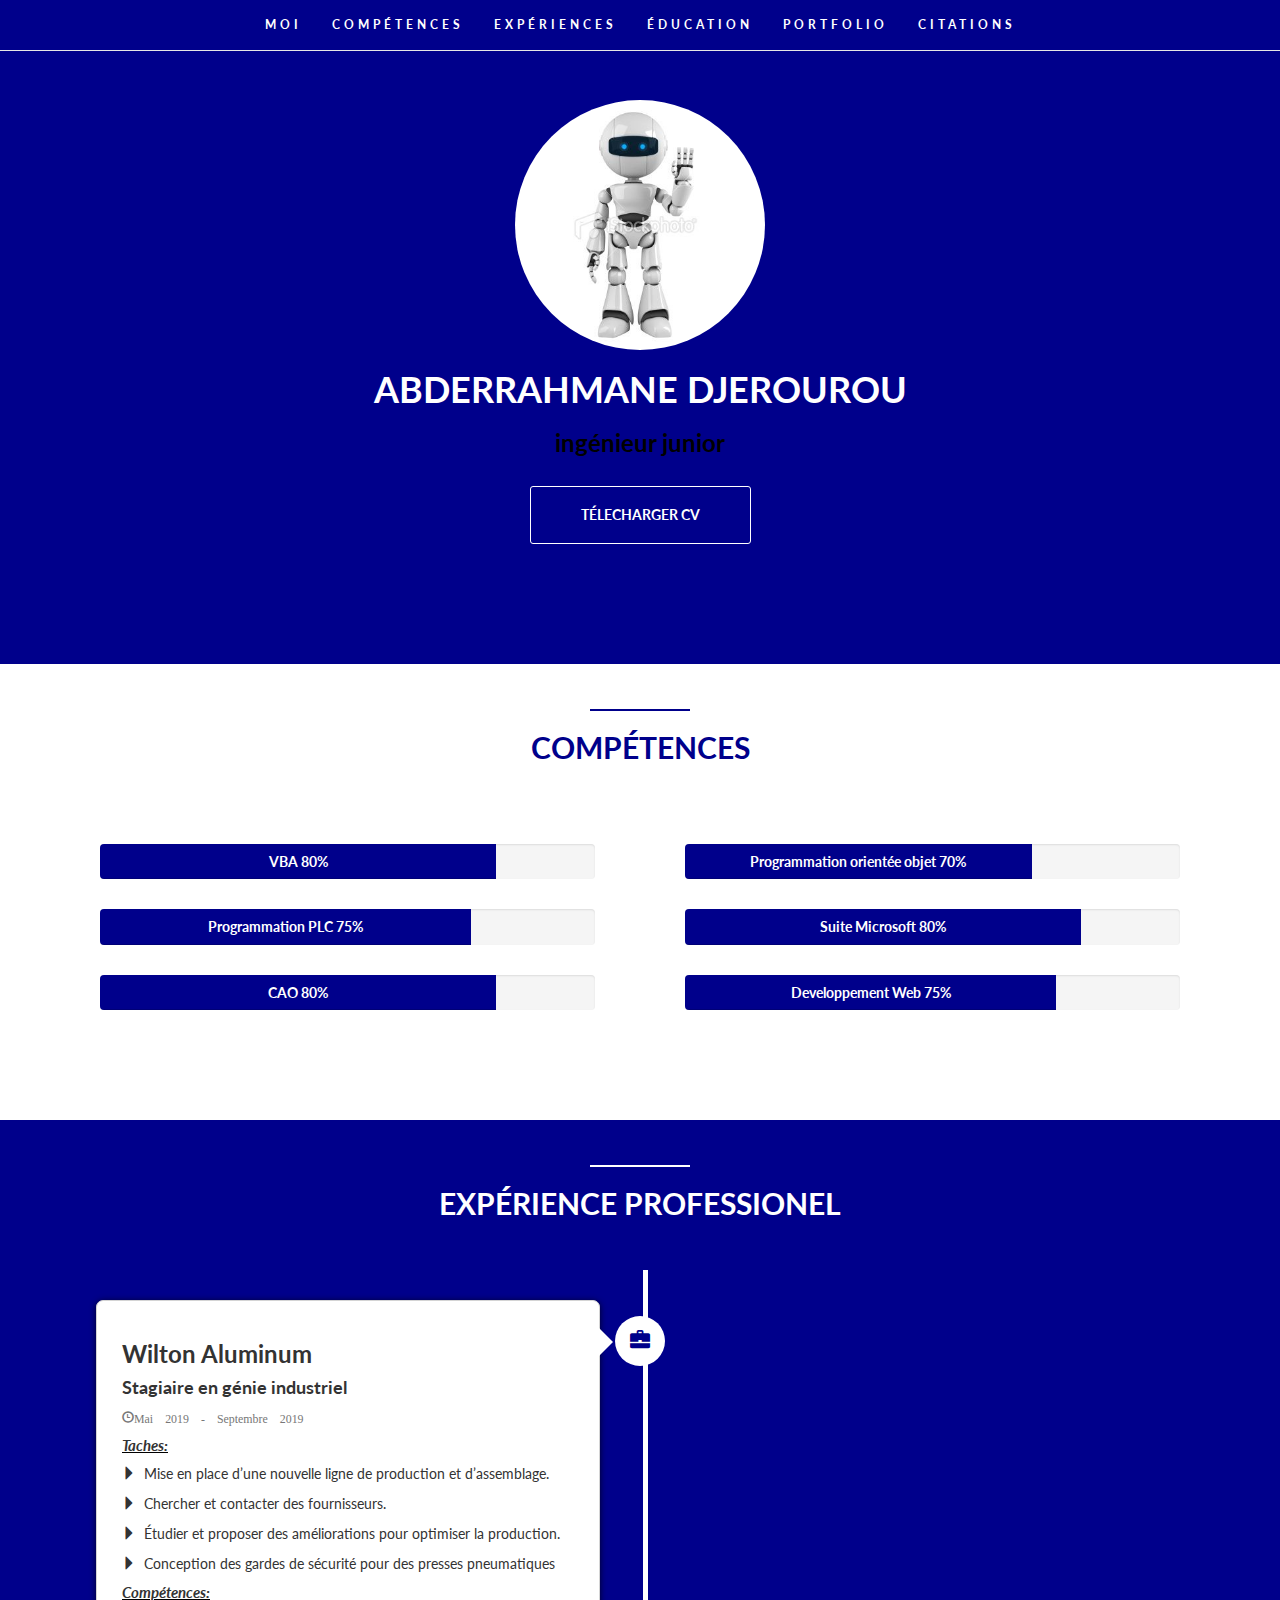
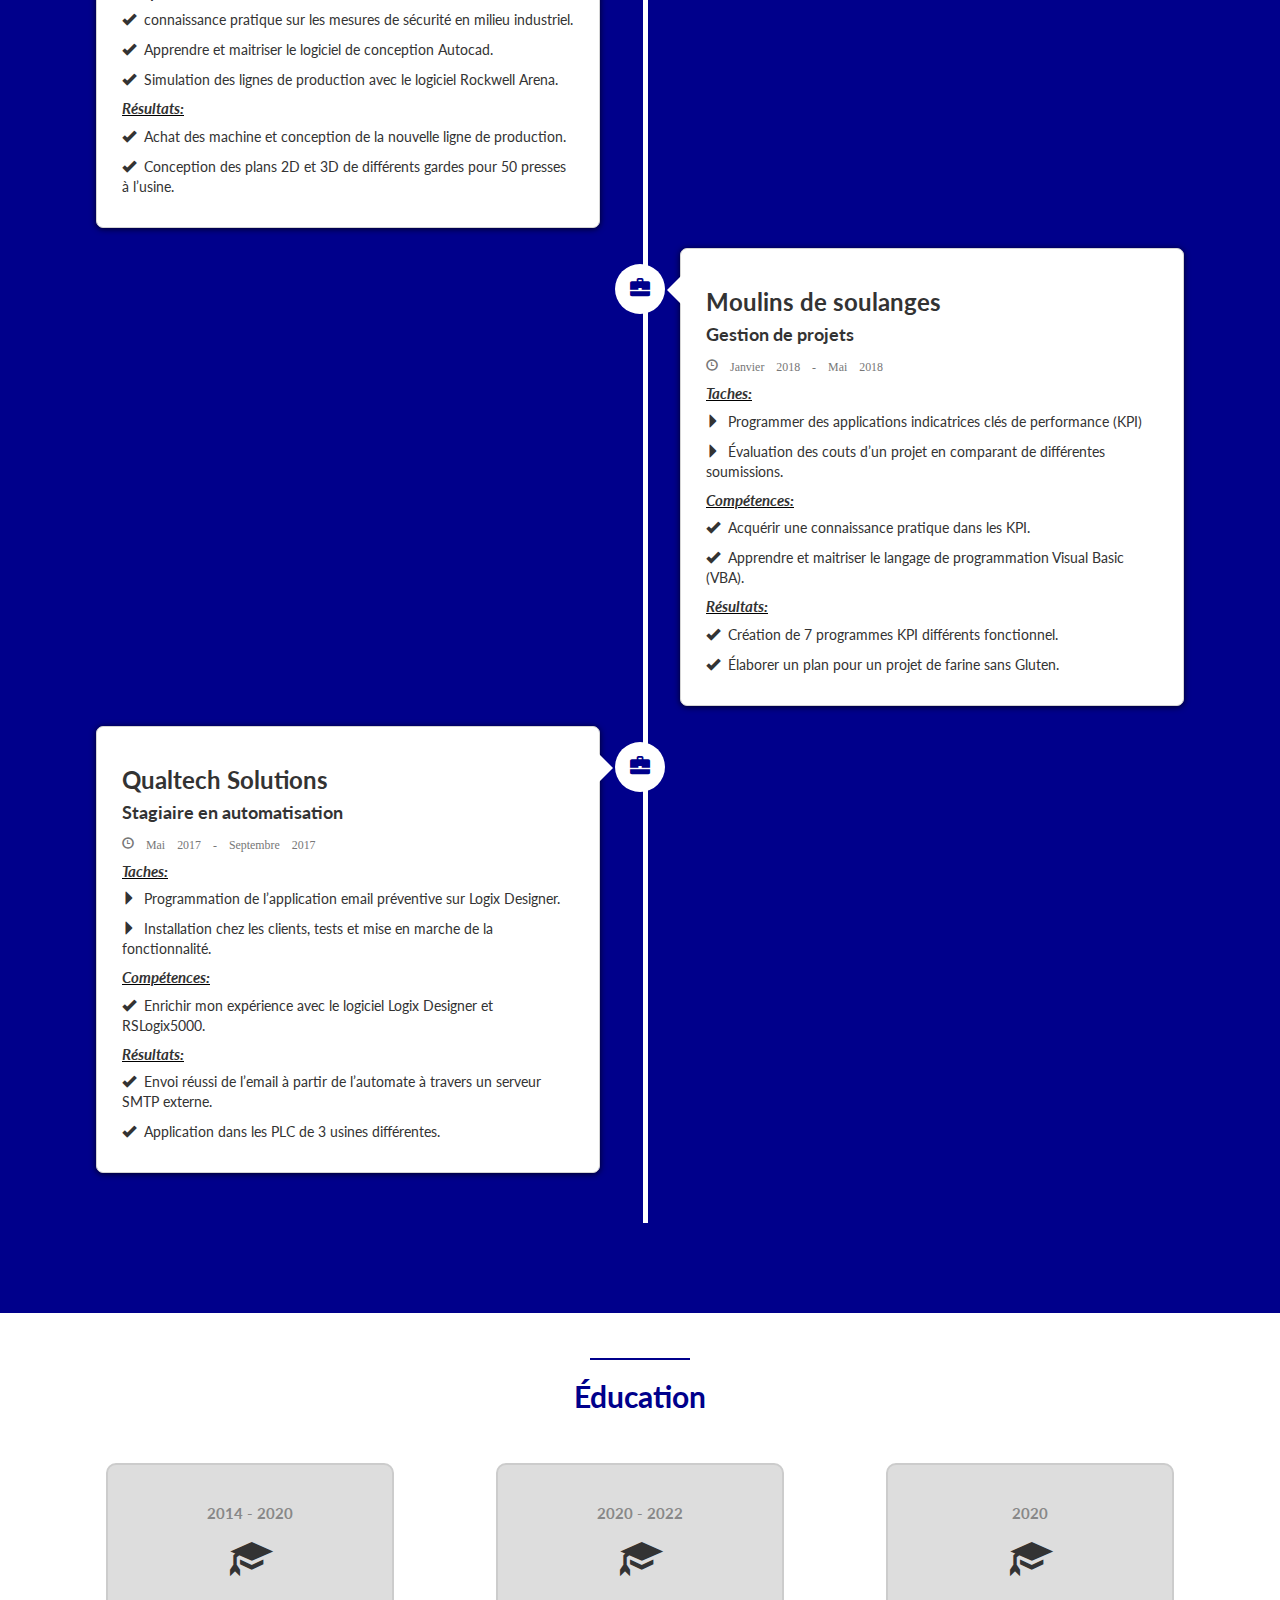
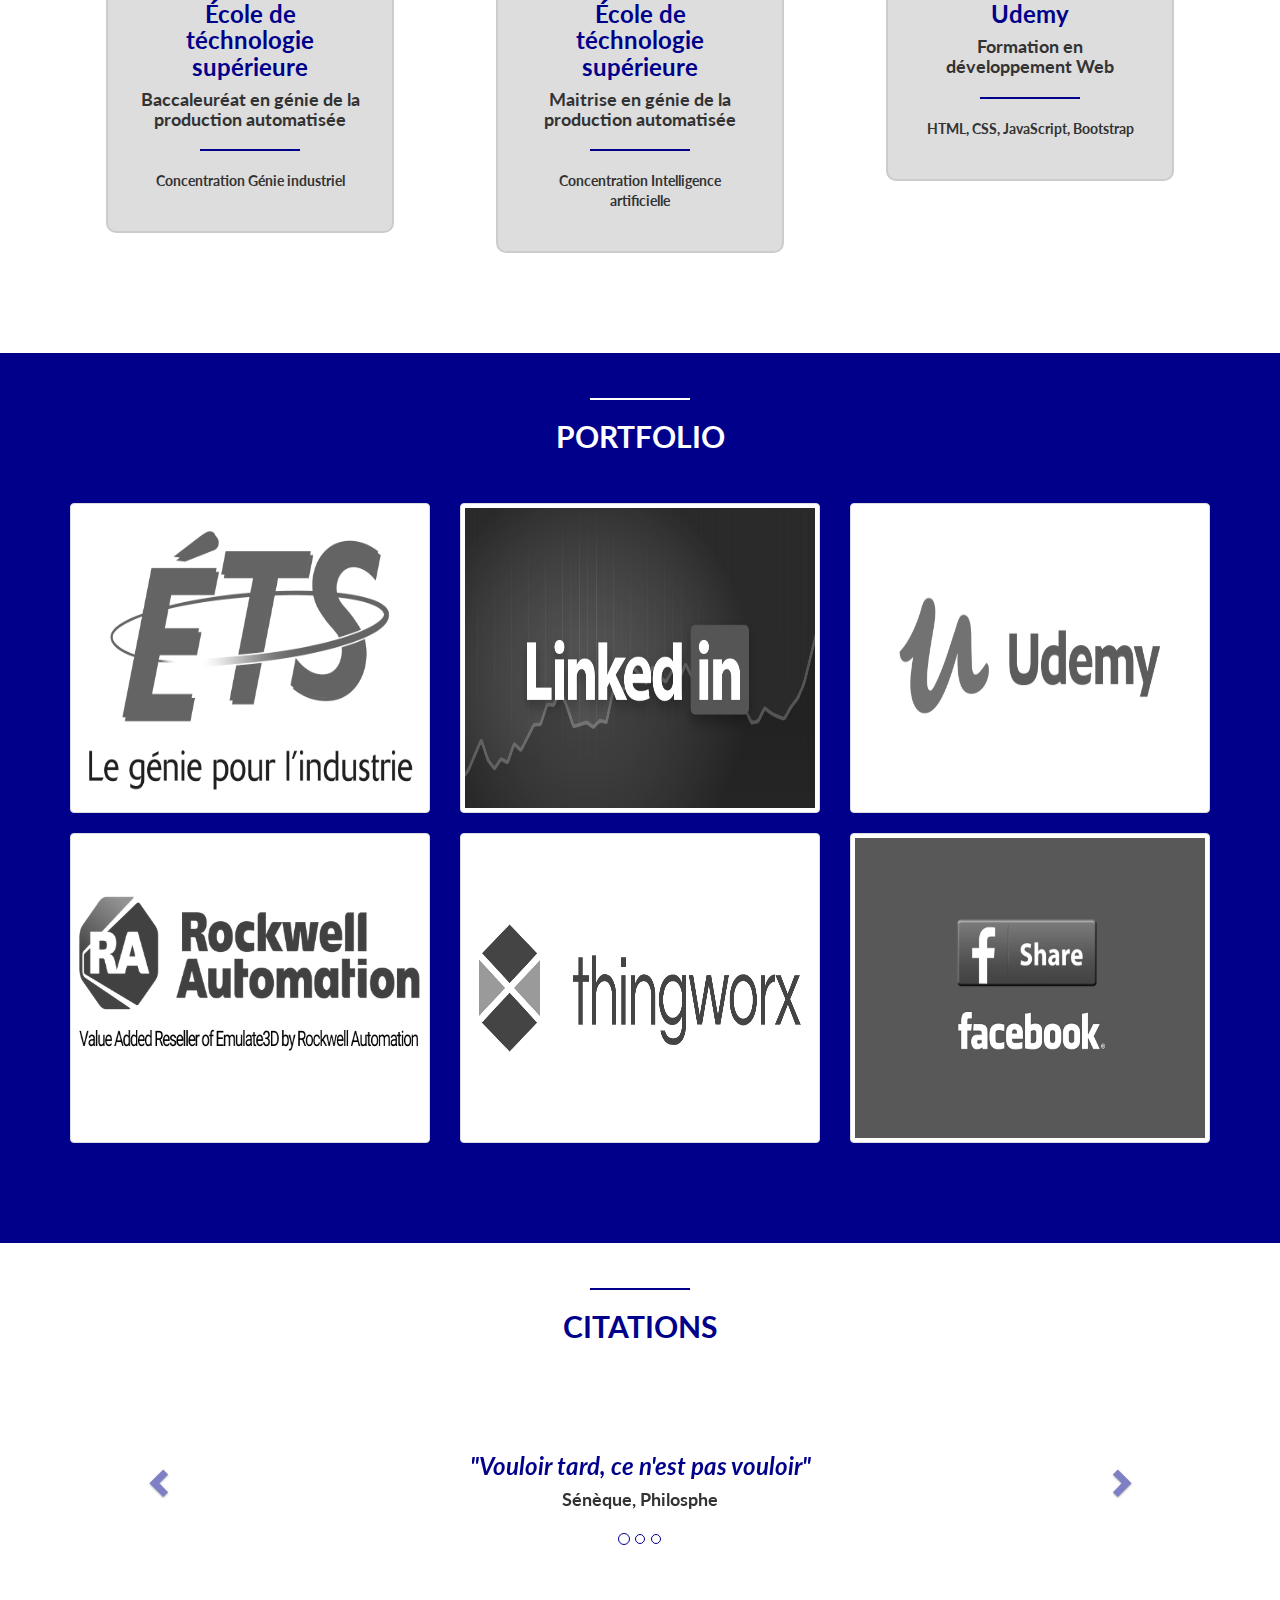
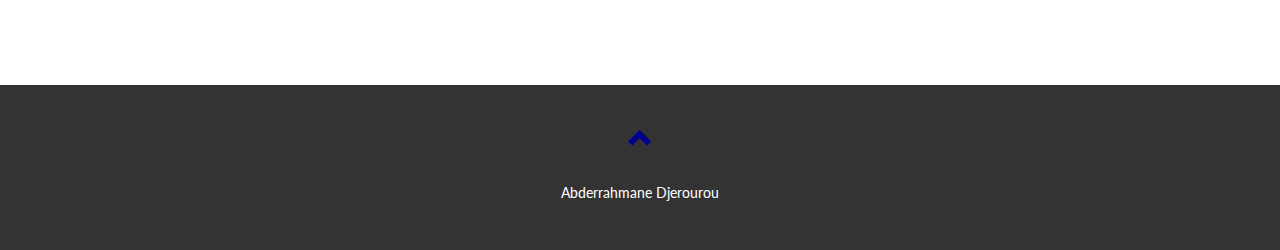
==== index.html @ 9d6e6df1 "NewAdd" ====
<!DOCTYPE html>

<html>

<head>
    <title>CV Abderrahmane</title>
    <meta charset="utf-8"/>
    <meta name="viewprot" content="width=device-width, initial-scales=1">
    <script src="https://ajax.googleapis.com/ajax/libs/jquery/3.5.1/jquery.min.js"></script>
    <link rel="stylesheet" href="https://stackpath.bootstrapcdn.com/bootstrap/3.4.1/css/bootstrap.min.css">
    <script src="https://stackpath.bootstrapcdn.com/bootstrap/3.4.1/js/bootstrap.min.js"></script>
    <link href="https://fonts.googleapis.com/css2?family=Lato:wght@300&display=swap" rel="stylesheet">
    <link rel="stylesheet" href="style.css">
    <script src="script.js"></script>

</head>
<body data-spy="scroll" data-target=".navbar" data-offset="60px">
    <div id="fb-root"></div>
<script async defer crossorigin="anonymous" src="https://connect.facebook.net/en_GB/sdk.js#xfbml=1&version=v7.0" nonce="qpTBOlyv"></script>
    <nav class="navbar navbar-default navbar-fixed-top">
        <div class="container">
            <div class="navbar-header">
                <button type="button" class="navbar-toggle" data-toggle="collapse" data-target="#mynavbar">
                    <span class="icon-bar"></span>
                    <span class="icon-bar"></span>
                    <span class="icon-bar"></span>
                </button>
            </div>
            <div class="collapse navbar-collapse" id="mynavbar">
                <ul class="nav navbar-nav">
                    <li><a href="#about">Moi</a></li>
                    <li><a href="#skills">Compétences</a></li>
                    <li><a href="#experiences">Expériences</a></li>
                    <li><a href="#education">Éducation</a></li>
                    <li><a href="#portfolio">Portfolio</a></li>
                    <li><a href="#recommendations">Citations</a></li>

                </ul>

            </div>

        </div>

    </nav>
    <section id="about" class="container-fluid">
        <div class="col-xs-8 col-md-4 profile-picture">
            <img src="images/robot.jpg" class="img-circle" width="250px" height="200px">
        </div>
        <div class="heading">
            <h1>Abderrahmane Djerourou</h1>
            <h3>ingénieur junior</h3>
            <a href="docs/CV. Abderrahmane Djerourou.pdf" target="_blank"  class="button1">Télecharger CV</a>
        </div>
    </section>
    <section id="skills">
        <div class="red-divider"></div>
        <div class="heading">
            <h2>Compétences</h2>
        </div>
        <div class="container"> 
            <div class="row">
                <div class="col-md-6">
                    <div class="progress">
                        <div class="progress-bar" role="progressbar" aria-valuenow="80" aria-valuemin="0" aria-valuemax="100" style="width:80%">
                        <h5>VBA 80%</h5>
                        </div>
                    </div>
                    <div class="progress">
                        <div class="progress-bar" role="progressbar" aria-valuenow="75" aria-valuemin="0" aria-valuemax="100" style="width:75%">
                        <h5>Programmation PLC 75%</h5>
                        </div>
                    </div>
                    <div class="progress">
                        <div class="progress-bar" role="progressbar" aria-valuenow="80" aria-valuemin="0" aria-valuemax="100" style="width:80%">
                        <h5>CAO 80%</h5>
                        </div>
                    </div>
                </div>
                <div class="col-md-6 ">
                    <div class="progress">
                        <div class="progress-bar" role="progressbar" aria-valuenow="70" aria-valuemin="0" aria-valuemax="100" style="width:70%">
                        <h5>Programmation orientée objet 70%</h5>
                        </div>
                    </div>
                    <div class="progress">
                        <div class="progress-bar" role="progressbar" aria-valuenow="80" aria-valuemin="0" aria-valuemax="100" style="width:80%">
                        <h5>Suite Microsoft 80%</h5>
                        </div>
                    </div>
                    <div class="progress">
                        <div class="progress-bar" role="progressbar" aria-valuenow="75" aria-valuemin="0" aria-valuemax="100" style="width:75%">
                        <h5>Developpement Web 75%</h5>
                        </div>
                    </div>
                </div>
                

                
            </div>

        </div>

    </section>
    <section id="experiences">
        <div class="container">
            <div class="white-divider"></div>
            <div class="heading">
                <h2>Expérience professionel</h2>
            </div>
                <ul class="timeline">
                    <li>
                        <div class="timeline-badge">
                            <span class="glyphicon glyphicon-briefcase"></span>

                        </div>
                        <div class="timeline-panel-container">
                            <div class="timeline-panel">
                                <div class="timeline-heading">
                                    <h3>Wilton Aluminum</h3>
                                    <h4>Stagiaire en génie industriel</h4>
                                    <p class="text-muted"><small class="glyphicon glyphicon-time">Mai 2019 - Septembre 2019</small></p>
                                   
                                </div>
                                <div class="timelne-body">
                                    <h4 class="taches">Taches:</h4>
                                    
                                     <p><span class="glyphicon glyphicon-triangle-right"> </span>&nbsp Mise en place d’une nouvelle ligne de production et d’assemblage.</p>
                                    <p><span class="glyphicon glyphicon-triangle-right" > </span>&nbsp Chercher et contacter des fournisseurs.</p>
                                    <p> <span class="glyphicon glyphicon-triangle-right"> </span>&nbsp Étudier et proposer des améliorations pour optimiser la production.</p>
                                     <p> <span class="glyphicon glyphicon-triangle-right"> </span>&nbsp Conception des gardes de sécurité pour des presses pneumatiques</p>
                                     <h4 class="taches">Compétences:</h4>
                                    
                                     <p><span class="glyphicon glyphicon-ok"></span>&nbsp connaissance pratique sur les mesures de sécurité en milieu industriel.</p>
                                    <p><span class="glyphicon glyphicon-ok" ></span>&nbsp Apprendre et maitriser le logiciel de conception Autocad.</p>
                                    <p> <span class="glyphicon glyphicon-ok"></span>&nbsp Simulation des lignes de production avec le logiciel Rockwell Arena.</p>
                                    <h4 class="taches">Résultats:</h4>
                                    
                                     <p><span class="glyphicon glyphicon-ok"></span>&nbsp Achat des machine et conception de la nouvelle ligne de production.</p>
                                    <p><span class="glyphicon glyphicon-ok" ></span>&nbsp Conception des plans 2D et 3D de différents gardes pour 50 presses à l’usine.</p>
                                    
                                </div>

                            </div>
                        </div>
                    </li>
                    <li>
                        <div class="timeline-badge">
                            <span class="glyphicon glyphicon-briefcase"></span>

                        </div>
                        <div class="timeline-panel-container-inverted">
                            <div class="timeline-panel">
                                <div class="timeline-heading">
                                    <h3>Moulins de soulanges</h3>
                                    <h4>Gestion de projets</h4>
                                    <p class="text-muted"><small class="glyphicon glyphicon-time"> Janvier 2018 - Mai 2018</small></p>
                                </div>
                                <div class="timelne-body">
                                    <h4 class="taches">Taches:</h4>
                                    
                                    <p><span class="glyphicon glyphicon-triangle-right"> </span>&nbsp Programmer des applications indicatrices clés de performance (KPI)</p>
                                   <p><span class="glyphicon glyphicon-triangle-right" > </span>&nbsp Évaluation des couts d’un projet en comparant de différentes soumissions.</p>
                                   
                                    <h4 class="taches">Compétences:</h4>
                                   
                                    <p><span class="glyphicon glyphicon-ok"></span>&nbsp Acquérir une connaissance pratique dans les KPI.</p>
                                   <p><span class="glyphicon glyphicon-ok" ></span>&nbsp Apprendre et maitriser le langage de programmation Visual Basic (VBA).</p>
                                   <h4 class="taches">Résultats:</h4>
                                   
                                    <p><span class="glyphicon glyphicon-ok"></span>&nbsp Création de 7 programmes KPI différents fonctionnel.</p>
                                   <p><span class="glyphicon glyphicon-ok" ></span>&nbsp Élaborer un plan pour un projet de farine sans Gluten.</p>
                                </div>

                            </div>
                        </div>
                    </li>
                    <li>
                        <div class="timeline-badge">
                            <span class="glyphicon glyphicon-briefcase"></span>

                        </div>
                        <div class="timeline-panel-container">
                            <div class="timeline-panel">
                                <div class="timeline-heading">
                                    <h3>Qualtech Solutions</h3>
                                    <h4>Stagiaire en automatisation</h4>
                                    <p class="text-muted"><small class="glyphicon glyphicon-time"> Mai 2017 - Septembre 2017</small></p>
                                </div>
                                <div class="timelne-body">
                                    <h4 class="taches">Taches:</h4>
                                    
                                    <p><span class="glyphicon glyphicon-triangle-right"> </span>&nbsp Programmation de l’application email préventive sur Logix Designer.</p>
                                   <p><span class="glyphicon glyphicon-triangle-right" > </span>&nbsp Installation chez les clients, tests et mise en marche de la fonctionnalité.</p>
                                   
                                    <h4 class="taches">Compétences:</h4>
                                   
                                    <p><span class="glyphicon glyphicon-ok"></span>&nbsp Enrichir mon expérience avec le logiciel Logix Designer et RSLogix5000.</p>
                                   <h4 class="taches">Résultats:</h4>
                                   
                                    <p><span class="glyphicon glyphicon-ok"></span>&nbsp Envoi réussi de l’email à partir de l’automate à travers un serveur SMTP externe.</p>
                                   <p><span class="glyphicon glyphicon-ok" ></span>&nbsp Application dans les PLC de 3 usines différentes.</p>
                                </div>

                            </div>
                        </div>
                    </li>

                </ul>
            </div>

    </section>
    <section id="education">
        <div class="container">
            <div class="row">
                <div class="red-divider"></div>
                <h2>Éducation</h2>
        <div class="saut"></div>       
                <div class="col-sm-4">
                    <div class="education-block">
                        <h5>2014 - 2020</h5>
                        <span class="glyphicon glyphicon-education"></span>
                        <h3>École de téchnologie supérieure</h3>
                        <h4>Baccaleuréat en génie de la production automatisée</h4>
                        <div class="red-divider"></div>
                        <p> Concentration Génie industriel</p>

                    </div>
                </div>
                <div class="col-sm-4">
                    <div class="education-block">
                        <h5>2020 - 2022</h5>
                        <span class="glyphicon glyphicon-education"></span>
                        <h3>École de téchnologie supérieure</h3>
                        <h4>Maitrise en génie de la production automatisée<br></h4>
                        <div class="red-divider"></div>
                        <p> Concentration Intelligence artificielle</p>

                    </div>

                </div>
                <div class="col-sm-4">
                    <div class="education-block">
                        <h5>2020</h5>
                        <span class="glyphicon glyphicon-education"></span>
                        <h3>Udemy</h3>
                        <h4>Formation en développement Web <br></h4>
                        <div class="red-divider"></div>
                        <p> HTML, CSS, JavaScript, Bootstrap</p>

                    </div>

                </div>

            </div>
        </div>

    </section>
    <section id="portfolio">
        <div class="container">
            <div class="white-divider"></div>
            <div class="heading">
                <h2>Portfolio</h2>
            </div>
            <div class="row">
                <div class="col-sm-4">
                    <a class="thumbnail" href="https://www.etsmtl.ca" target="_blank">
                    <img src="images/ets.png" alt="Ets">
                </a>
                </div>
                <div class="col-sm-4">
                    <a target="_blank" href="https://www.linkedin.com/in/abderrahmane-djerourou-4839471a9/" class="thumbnail">
                    <img src="images/linkedin.png" alt="linkedin"></a>
                </div>
               
                <div class="col-sm-4">
                    <a class="thumbnail" href="https://www.udemy.com" target="_blank">
                    <img src="images/udemy.png" alt="udemy">
                </a>
                </div>

            </div>
            <div class="row">
                <div class="col-sm-4">
                    <a class="thumbnail" href="https://www.rockwellautomation.com/en-us/products/software/factorytalk.html" target="_blank">
                    <img src="images/rockwellautomation.png" alt="Rockwell-Automation">
                </a>
                </div>
                
                <div class="col-sm-4">
                    <a class="thumbnail" href="https://www.ptc.com/fr/products/iiot/thingworx-platform" target="_blank">
                    <img src="images/thingworx.png" alt="thingworx">
                </a>
                </div>
                <div class="col-sm-4">
                    <a target="_blank" href="https://www.facebook.com/sharer/sharer.php?u=https%3A%2F%2Fdevelopers.facebook.com%2Fdocs%2Fplugins%2F&amp;src=sdkpreparse" class="thumbnail">
                    <img src="images/facebook_share.png" alt="Facebook Share"></a>
                </div>

            </div>

        </div>

    </section>
    <section id="recommendations">
        <div class="container">
            <div class="red-divider"></div>
            <div class="heading">
                <h2>Citations</h2>
            </div>
            <div id="mycarousel" class="carousel slide txt-ceenter" data-ride="carousel">
                <ol class="carousel-indicators">
                    <li data-target="#mycarousel" data-slide-to="0" class="active"></li>
                    <li data-target="#mycarousel" data-slide-to="1"></li>
                    <li data-target="#mycarousel" data-slide-to="2"></li>
                </ol>
                <div class="carousel-inner" role="listbox">
                    <div class="item active">
                        <h3>"Vouloir tard, ce n'est pas vouloir"</h3>
                        <h4>Sénèque, Philosphe</h4>
                    </div>
                    <div class="item">
                        <h3>"Qui vit en paix avec lui-même vit en paix avec l'univers"</h3>
                        <h4>Marc Aurèle, philosophe</h4>
                    </div>
                    <div class="item">
                        <h3>"Il est si simple d'être heureux-se et si difficile d'être simple."</h3>
                        <h4>rabindranath tagore, poète</h4>
                    </div>

                </div>
                <a class="left carousel-control" href="#mycarousel" data-slide="prev" role="button">
                    <span class="glyphicon glyphicon-chevron-left" ></span>
                </a>
                <a class="right carousel-control" href="#mycarousel" data-slide="next" role="button">
                    <span class="glyphicon glyphicon-chevron-right" ></span>
                </a>
            </div>
        </div>

    </section>
    <section id="finish">
      
            <footer class="text-center">
                <a href="#about">
                    <span class="glyphicon glyphicon-chevron-up"></span>
                </a>
                <h5>Abderrahmane Djerourou</h5>
            </footer>

        
    </section>

</body>


</html>
---- style.css ----
/* ---------------general -------------------*/
body
{
    font-family: 'lato', sans-serif;


}

h1,h2,h3,h4,h5,h6
{
    font-weight: bold;
}
img
{
    max-width: 100%;
    height: auto;
}

section
{
    padding:45px 0 80px 0;
}

section .heading
{
    text-align: center;
    padding-bottom: 40px;

}
section .heading h2
{
    text-transform: uppercase;

}
/*-----------------------------------------Menu------------------------------------------*/
.navbar
{
    background:darkblue ;
    font-size: 12px;
    letter-spacing: 4px;
    text-transform: uppercase;
    font-weight: bold;
}
.navbar .navbar-nav
{
    display: inline-block;
    float: none;
    vertical-align: top;
}
.navbar .navbar-collapse
{
    text-align: center;

}
.navbar li a
{
    color: white !important;

}
.navbar-nav li a:hover, .navbar-nav li.active a
{
    color:darkblue !important;
    background-color: #fff !important;

}
.navbar-default .navbar-toggle
{
    border-style: none;
}
.icon-bar
{
    background: white;
}

/*-----------------------------------------About------------------------------------------*/

#about
{
    padding-top: 100px;
    background: darkblue;
}
.profile-picture
{
    text-align: center;
    margin: 0 auto;
    float: none;

}
#about .heading h1
{
    color: white;
    text-transform: uppercase;
}
#about .heading h3
{
    color: black;

}
.button1
{
    font-weight: bold;
    text-transform: uppercase;
    color: white;
    border: 1px solid white;
    display: inline-block;
    margin-top: 20px;
    padding: 18px 50px;
    border-radius: 3px;
    transition: all 0.3s ease-in 0s;

}
.button1:hover
{
    background: white;
    color: darkblue;
    text-decoration: none;

}
.red-divider
{
    width: 100px;
    height: 2px;
    background:darkblue;
    margin: 0 auto;
}
/*------------------------------skills-----------------------------*/
#skills
{
    background: white; 
}
#skills .heading h2
{
    color:darkblue;
    text-transform: uppercase;
}
.white-divider
{
    width: 100px;
    height: 2px;
    background:white;
    margin: 0 auto;
}
#skills .progress
{
    height: 100%;
    margin: 30px;
    backface-visibility: #ddd;
}
#skills .progress-bar
{
    background: darkblue ;

}
#skills progress h5
{
    text-shadow: 1px 1px 1px black;
}
ul, ol
{
    list-style: none;
}
/*-----------------------experiences--------------------*/
#experiences
{
    background:darkblue ;

}

#experiences .heading h2 
{
    color: white;
}
.timeline
{
    padding: 30px 10px;
    position: relative;
}
.timeline::before
{ 
    top:0;
    bottom:0; 
    position: absolute;
    content: " ";
    width: 5px;
    background-color:white;
    left: 50%;
    margin-left: 2.5px;
}
.timeline > li
{
    margin-bottom: 20px;
    position: relative;
}
.timeline > li:after
{
    clear: both;
}
.timeline > li:before, .timeline > li:after
{
    content: " ";
    display: table;
}
.timeline li .timeline-badge
{
    color: darkblue ;
    width: 50px;
    line-height: 50px;
    font-size: 20px;
    text-align: center;
    position: absolute;
    top: 16px;
    left: 50%;
    margin-left: -25px;
    background-color: white;
    border-radius: 50%;
}
.timeline-panel-container
{
    width: 50%;
    float: left;
}
.timeline-panel-container-inverted
{
    width: 50%;
    float: right;
}
.timeline-panel
{
    width: 90%;
    float:right;
    margin-right: 40px;
    border: 1px solid #d4d4d4;
    border-radius: 7px;
    padding: 20px 25px;
    position:relative;
    box-shadow: 0 1px 6px rgba(0,0,0,0.75);
    background: white ;

}
.timeline-panel-container-inverted .timeline-panel
{
    float: left;
    margin-left: 40px;
}
.timeline-panel:after
{
    position: absolute;
    top: 27px;
    right: -14px;
    display: inline-block;
    border-top: 14px solid transparent;
    border-left: 14px solid #fff;
    border-right: 0 solid #fff;
    border-bottom: 14px solid transparent;
    content: " ";

}
.timeline-panel-container-inverted .timeline-panel:after
{
    border-left-width: 0;
    border-right-width: 14px;
    left: -14px;
    right: auto;

}
.timeline .heading h3
{
    margin-top: 5px;
    font-size: 20px;

}
.timeline .heading h4
{
    color:darkblue; 
    
}

/*********************Education*********************************/
#education
{
    background: white;

}
#education .heading h2
{
    color:darkblue; 
}
.education-block
{
    width: 80%;
    margin:0 auto;
    text-align: center;
    padding: 30px;
    background: #ddd;
    border-radius: 10px;
    border: 2px solid #ccc;
    margin-bottom: 20px;

}
.education-block h5
{
    color: #888;
    font-size: 15px;
    margin-bottom: 15px;
}
.education-block .glyphicon
{ 
    font-size: 40px;
}
.education-block h3
{
    color: darkblue;
}
.education-block h4
{
    margin-bottom: 20px;
}
.education-block p
{
    font-weight: bold;
}
.education-block .red-divider
{
    margin-bottom: 20px;
}
/******************Section Portfolio************************/
#portfolio 
{
    background:darkblue ;
}
#portfolio .heading h2 
{
    color: #fff;
}
#portfolio .thumbnail img
{
    width: 100%;
    height: 300px;
    filter: grayscale(100%);
    -webkit-filter: grayscale(100%);

}

#portfolio .thumbnail img:hover
{
    filter: none;
    -webkit-filter: none;

}

#recommendations
{
    background: white;

}
#recommendations .heading h2
{
    color: darkblue;
}
.carousel-control.left, .carousel-control.right
{
    background-image: none;
    color: darkblue;

}
.carousel-indicators
{
    bottom: 0px;

}
.carousel-indicators li
{
    border-color:darkblue ;
}
.carousel-indicators li .active
{
    background:darkblue ;
}
#mycarousel .item
{
    padding: 40px 30px;


}
#mycarousel .item h3
{
    color: darkblue;
    font-style: italic;
}
.carousel-inner .item
{
    text-align: center;

}
.row h2
{
    text-align: center;
    color: darkblue;
}
.saut
{ 
    margin-top: 50px;
}
footer
{
    background: #333;
    padding: 20px 0 40px;
}
footer .glyphicon
{
    font-size:25px;
    margin: 20px;
    color: darkblue;
    height: 30px;
}
footer .glyphicon:hover
{
    font-size:27px;
}
footer h5
{
    color: white;
    font-weight: normal;;

}
#finish
{ 
    height: 0px;
}
.taches
{
    font-style: italic;
    text-decoration: underline black;
    font-size: 15px;

}
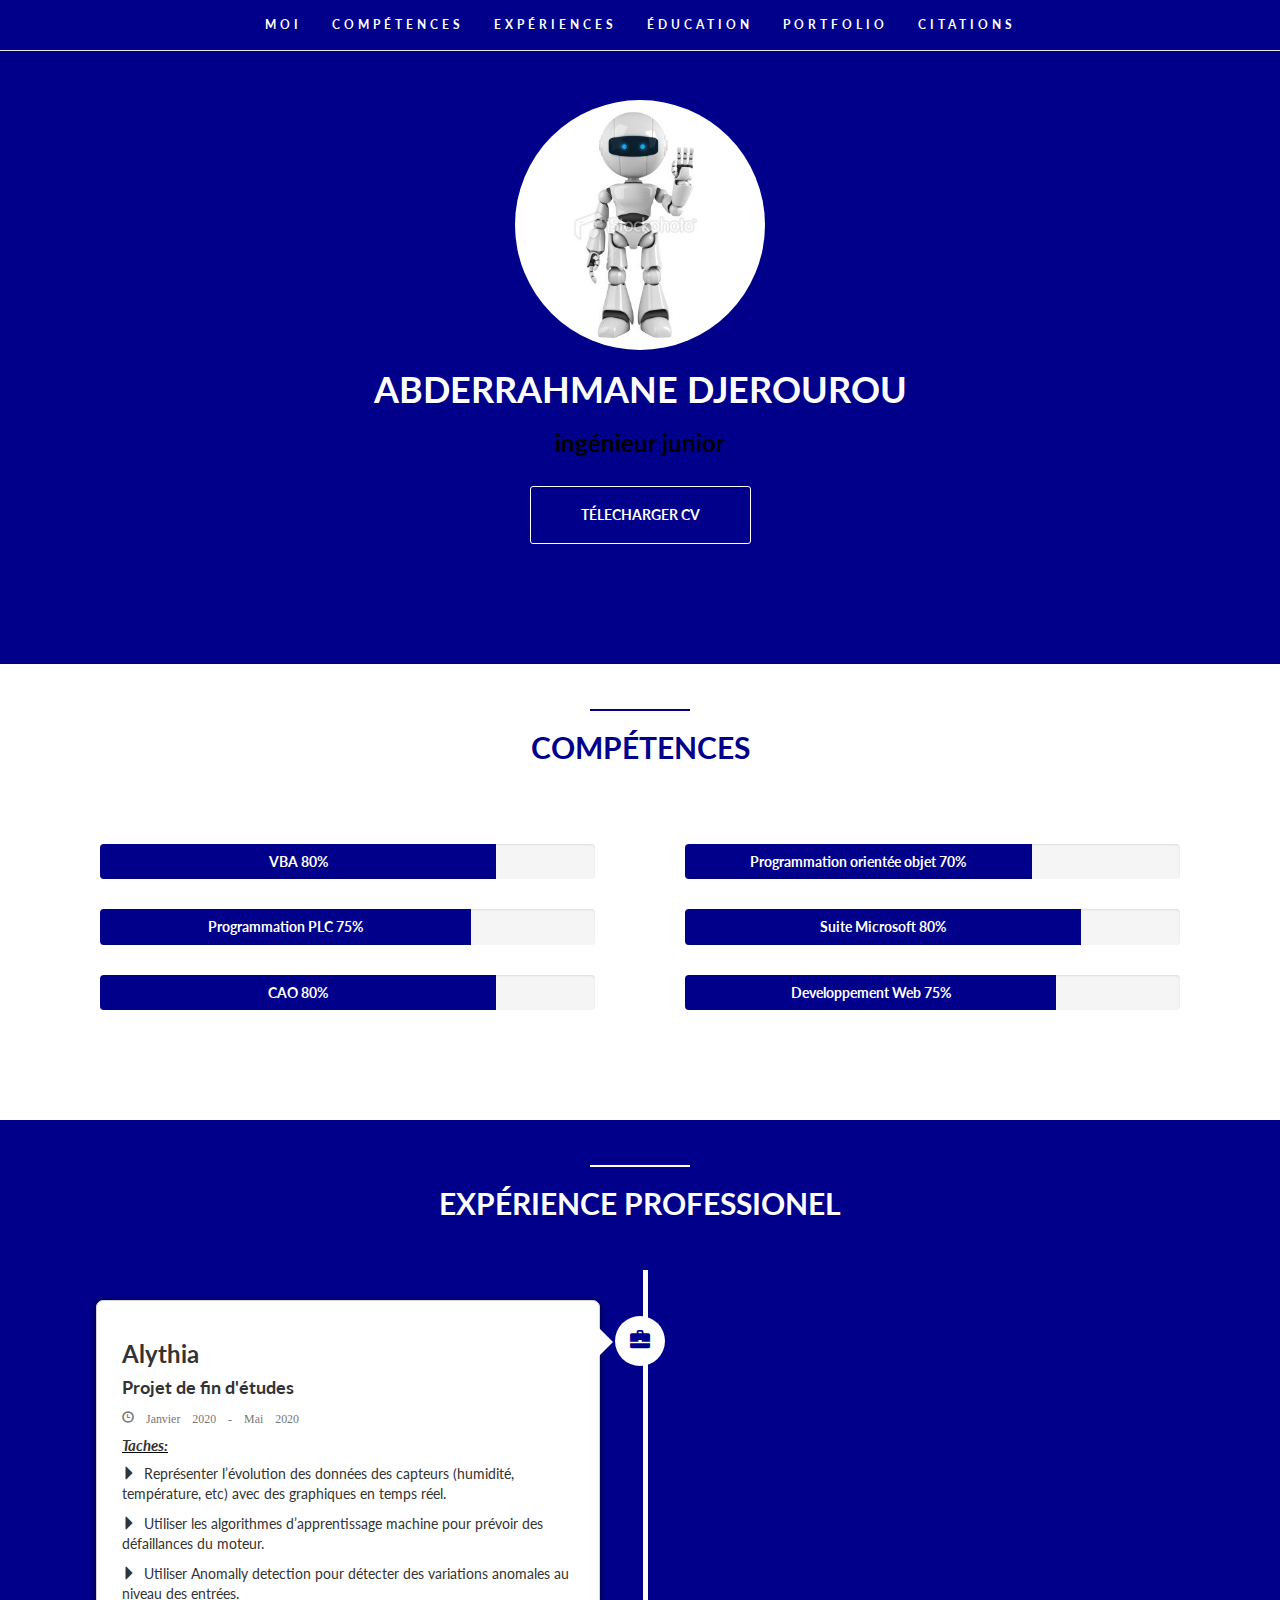
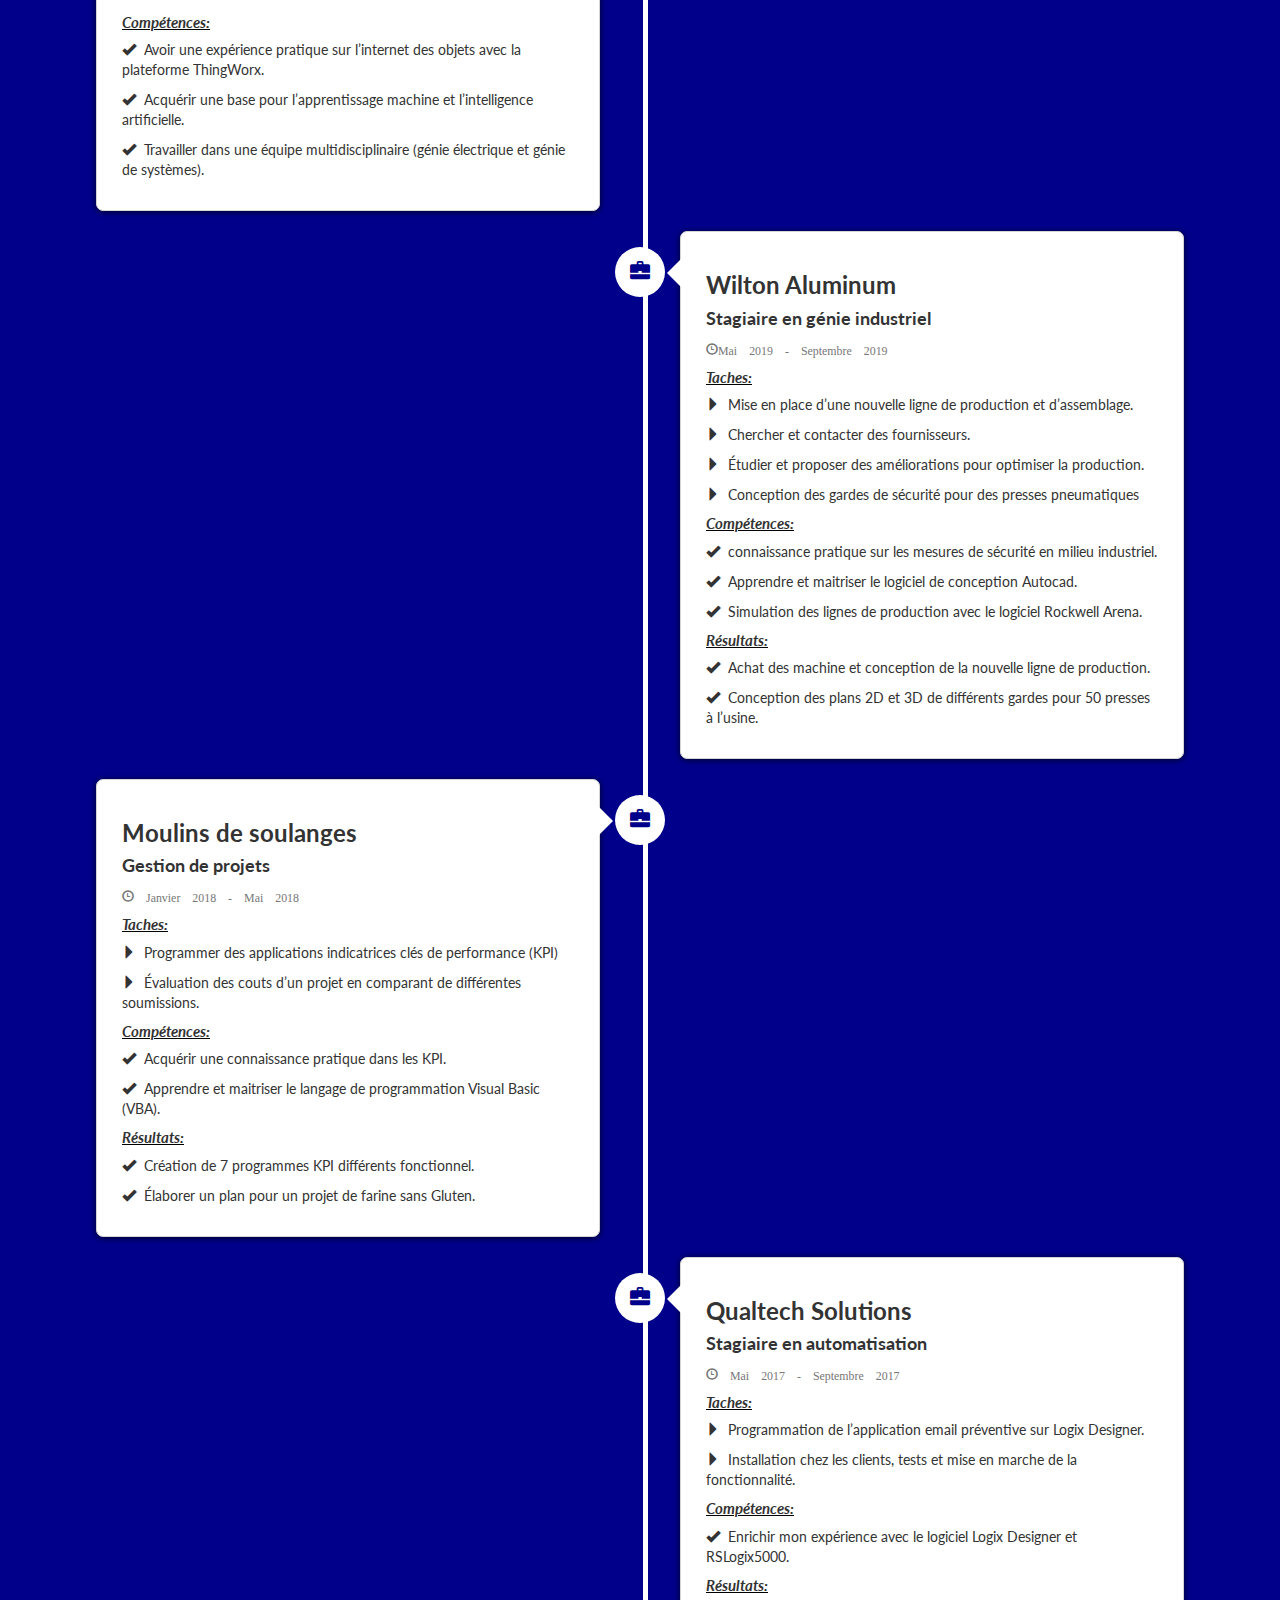
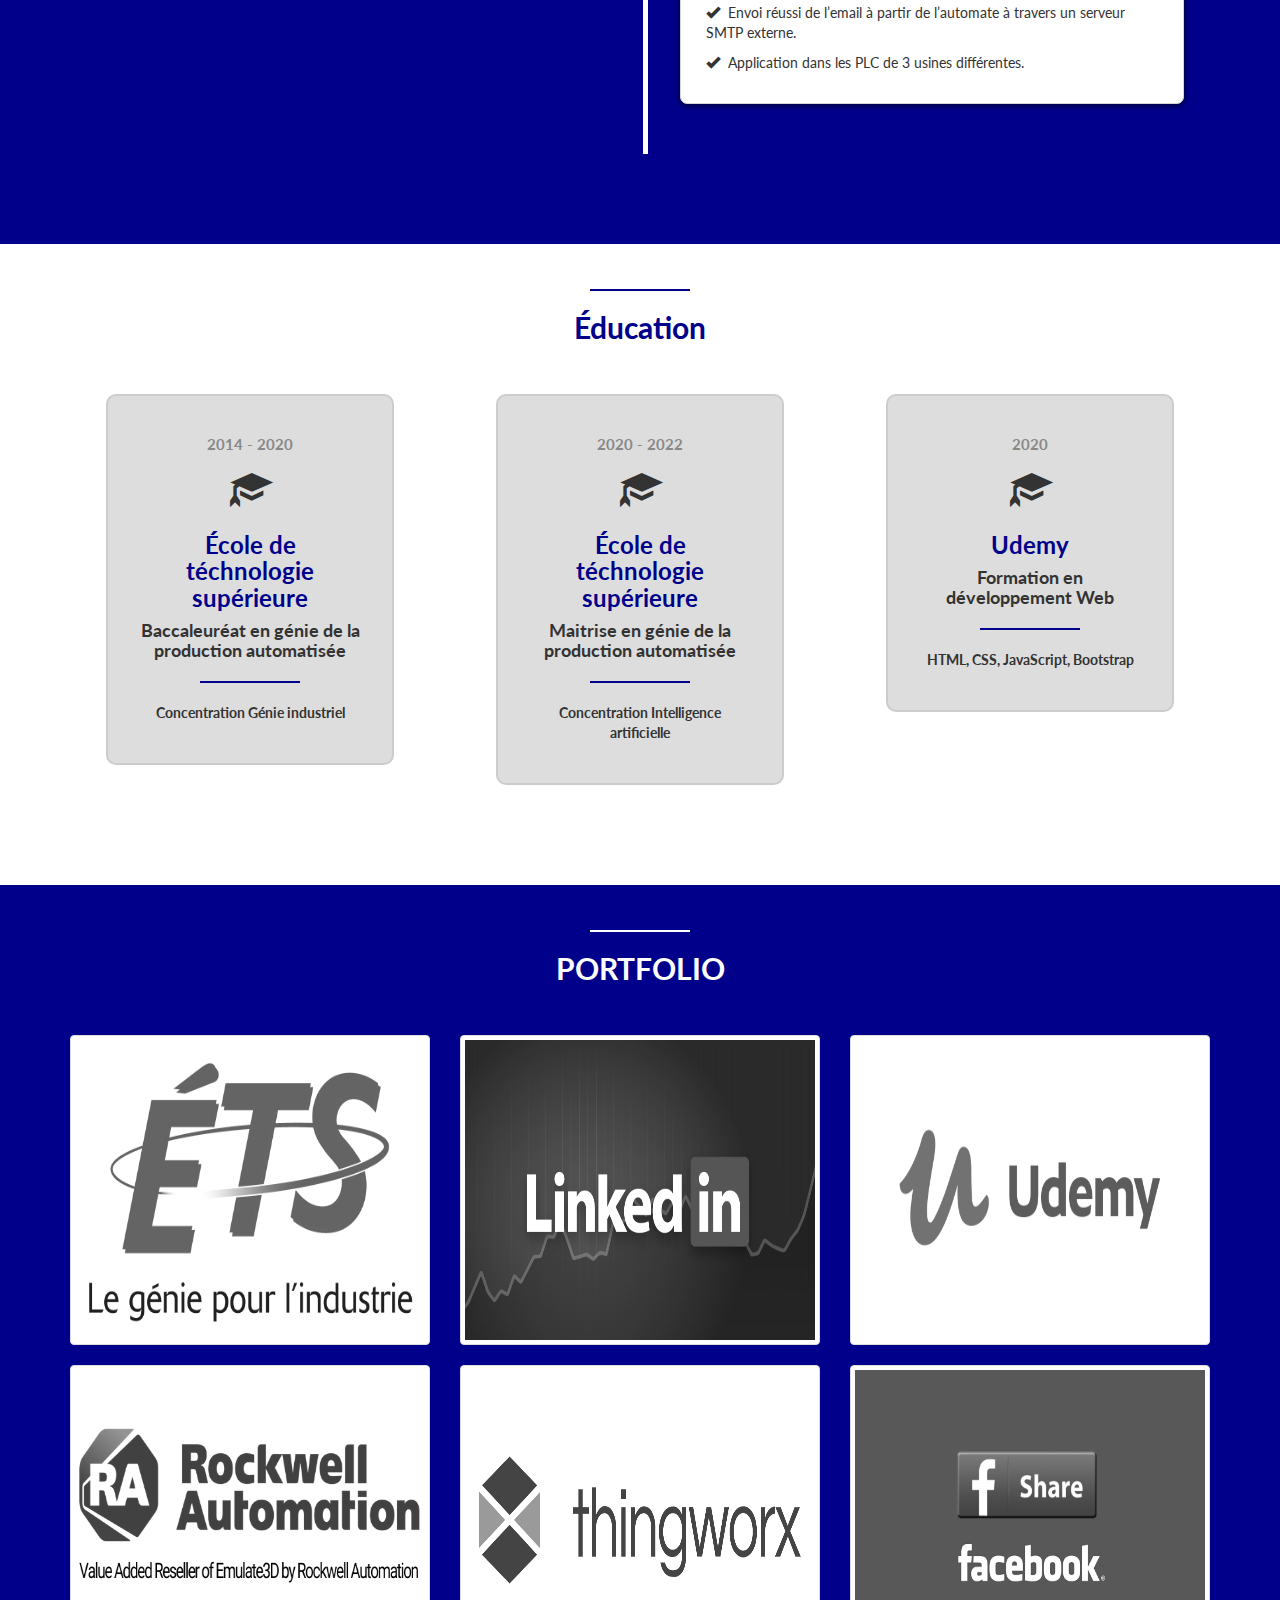
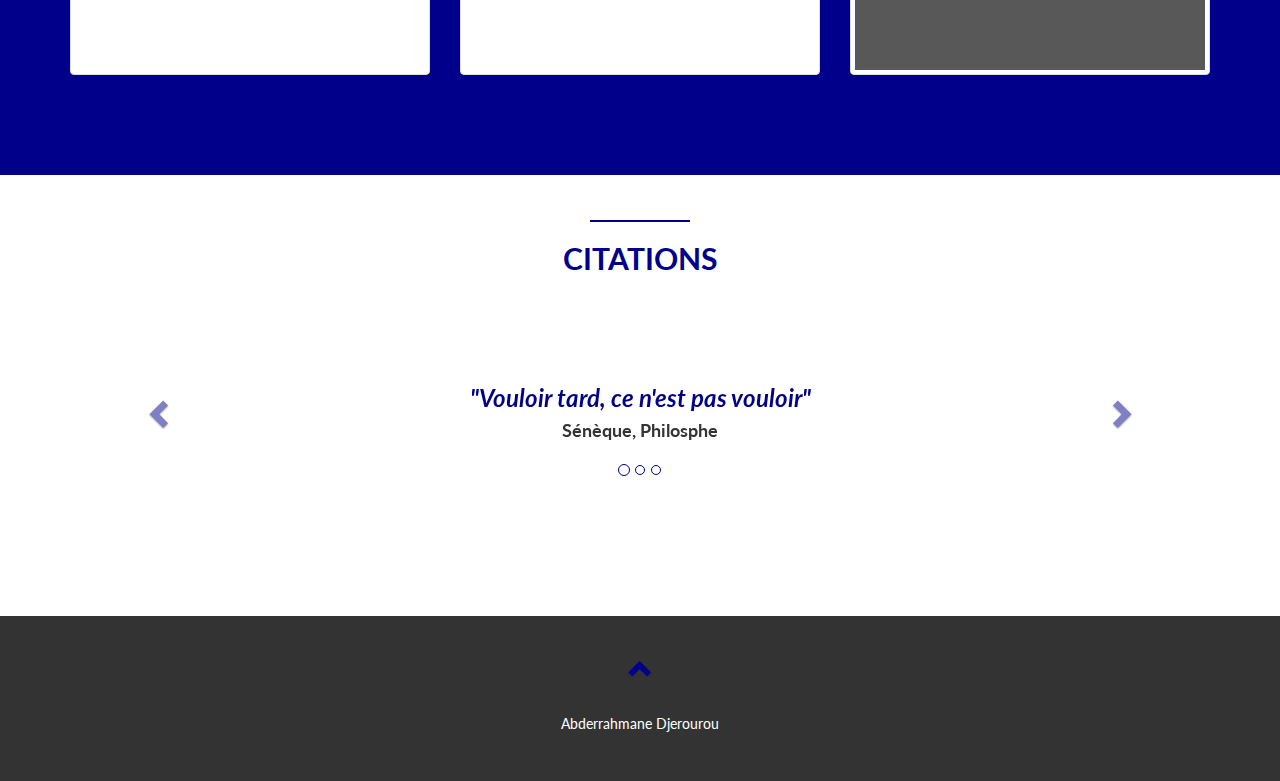
==== commit 995f7801: "NewUpdate" ====
--- a/index.html
+++ b/index.html
@@ -61,34 +61,34 @@
             <div class="row">
                 <div class="col-md-6">
                     <div class="progress">
-                        <div class="progress-bar" role="progressbar" aria-valuenow="80" aria-valuemin="0" aria-valuemax="100" style="width:80%">
+                        <div class="progress-bar progress-bar-striped" role="progressbar" aria-valuenow="80" aria-valuemin="0" aria-valuemax="100" style="width:80%">
                         <h5>VBA 80%</h5>
                         </div>
                     </div>
                     <div class="progress">
-                        <div class="progress-bar" role="progressbar" aria-valuenow="75" aria-valuemin="0" aria-valuemax="100" style="width:75%">
+                        <div class="progress-bar progress-bar-striped" role="progressbar" aria-valuenow="75" aria-valuemin="0" aria-valuemax="100" style="width:75%">
                         <h5>Programmation PLC 75%</h5>
                         </div>
                     </div>
                     <div class="progress">
-                        <div class="progress-bar" role="progressbar" aria-valuenow="80" aria-valuemin="0" aria-valuemax="100" style="width:80%">
+                        <div class="progress-bar progress-bar-striped" role="progressbar" aria-valuenow="80" aria-valuemin="0" aria-valuemax="100" style="width:80%">
                         <h5>CAO 80%</h5>
                         </div>
                     </div>
                 </div>
                 <div class="col-md-6 ">
                     <div class="progress">
-                        <div class="progress-bar" role="progressbar" aria-valuenow="70" aria-valuemin="0" aria-valuemax="100" style="width:70%">
+                        <div class="progress-bar progress-bar-striped" role="progressbar" aria-valuenow="70" aria-valuemin="0" aria-valuemax="100" style="width:70%">
                         <h5>Programmation orientée objet 70%</h5>
                         </div>
                     </div>
                     <div class="progress">
-                        <div class="progress-bar" role="progressbar" aria-valuenow="80" aria-valuemin="0" aria-valuemax="100" style="width:80%">
+                        <div class="progress-bar progress-bar-striped" role="progressbar" aria-valuenow="80" aria-valuemin="0" aria-valuemax="100" style="width:80%">
                         <h5>Suite Microsoft 80%</h5>
                         </div>
                     </div>
                     <div class="progress">
-                        <div class="progress-bar" role="progressbar" aria-valuenow="75" aria-valuemin="0" aria-valuemax="100" style="width:75%">
+                        <div class="progress-bar progress-bar-striped" role="progressbar" aria-valuenow="75" aria-valuemin="0" aria-valuemax="100" style="width:75%">
                         <h5>Developpement Web 75%</h5>
                         </div>
                     </div>
@@ -114,6 +114,37 @@
 
                         </div>
                         <div class="timeline-panel-container">
+                            <div class="timeline-panel">
+                                <div class="timeline-heading">
+                                    <h3>Alythia</h3>
+                                    <h4>Projet de fin d'études</h4>
+                                    <p class="text-muted"><small class="glyphicon glyphicon-time"> Janvier 2020 - Mai 2020</small></p>
+                                </div>
+                                <div class="timelne-body">
+                                    <h4 class="taches">Taches:</h4>
+                                    
+                                    <p><span class="glyphicon glyphicon-triangle-right"> </span>&nbsp Représenter l’évolution des données des capteurs (humidité, température, etc) avec des
+                                        graphiques en temps réel.</p>
+                                   <p><span class="glyphicon glyphicon-triangle-right" > </span>&nbsp Utiliser les algorithmes d’apprentissage machine pour prévoir des défaillances du moteur.</p>
+                                   <p><span class="glyphicon glyphicon-triangle-right" > </span>&nbsp Utiliser Anomally detection pour détecter des variations anomales au niveau des entrées.</p>
+                                   
+                                    <h4 class="taches">Compétences:</h4>
+                                   
+                                    <p><span class="glyphicon glyphicon-ok"></span>&nbsp Avoir une expérience pratique sur l’internet des objets avec la plateforme ThingWorx.</p>
+                                   <p><span class="glyphicon glyphicon-ok" ></span>&nbsp Acquérir une base pour l’apprentissage machine et l’intelligence artificielle.</p>
+                                   <p><span class="glyphicon glyphicon-ok" ></span>&nbsp Travailler dans une équipe multidisciplinaire (génie électrique et génie de systèmes).</p>
+                                   
+                                </div>
+
+                            </div>
+                        </div>
+                    </li>
+                    <li>
+                        <div class="timeline-badge">
+                            <span class="glyphicon glyphicon-briefcase"></span>
+
+                        </div>
+                        <div class="timeline-panel-container-inverted">
                             <div class="timeline-panel">
                                 <div class="timeline-heading">
                                     <h3>Wilton Aluminum</h3>
@@ -148,7 +179,7 @@
                             <span class="glyphicon glyphicon-briefcase"></span>
 
                         </div>
-                        <div class="timeline-panel-container-inverted">
+                        <div class="timeline-panel-container">
                             <div class="timeline-panel">
                                 <div class="timeline-heading">
                                     <h3>Moulins de soulanges</h3>
@@ -179,7 +210,7 @@
                             <span class="glyphicon glyphicon-briefcase"></span>
 
                         </div>
-                        <div class="timeline-panel-container">
+                        <div class="timeline-panel-container-inverted">
                             <div class="timeline-panel">
                                 <div class="timeline-heading">
                                     <h3>Qualtech Solutions</h3>
